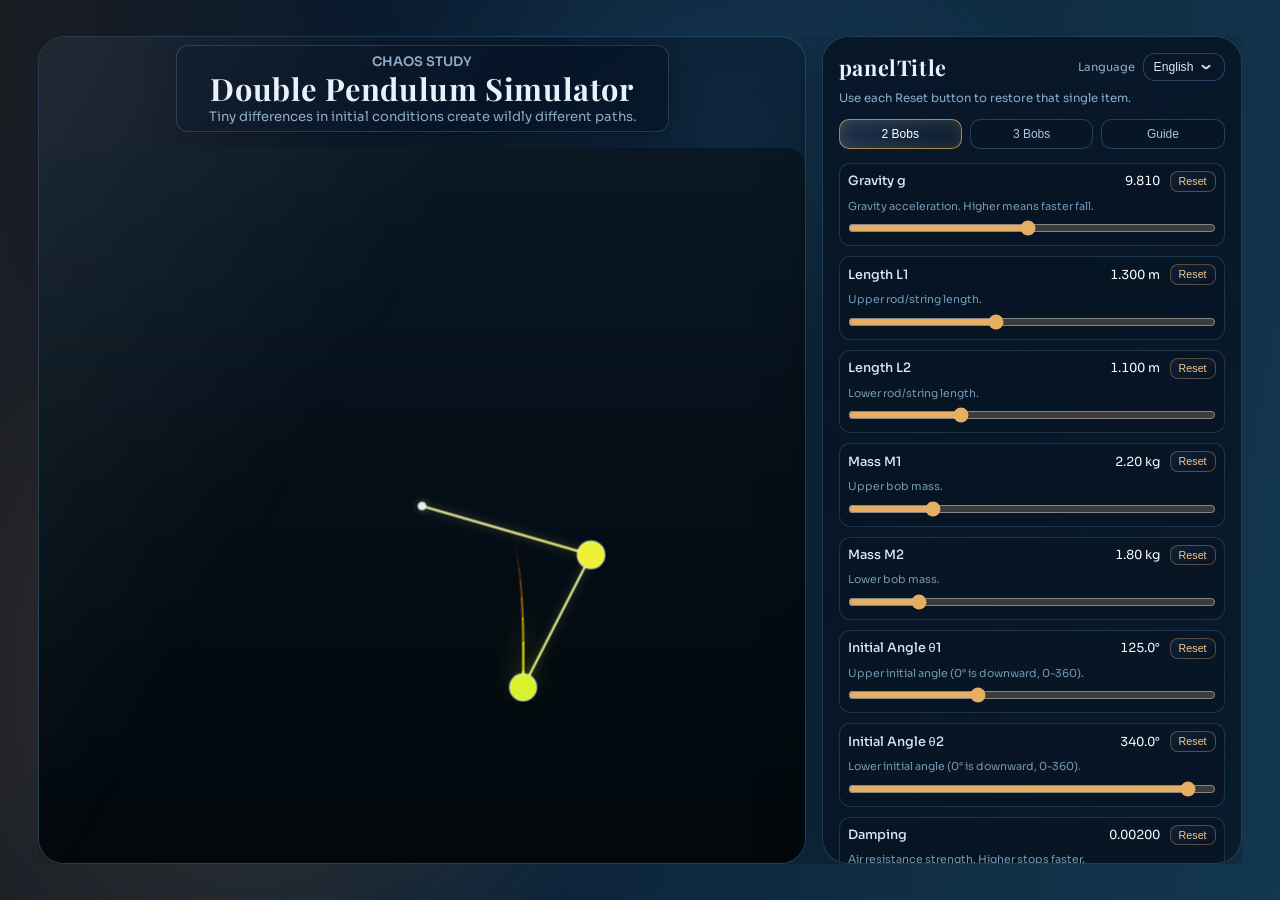
==== index.html @ 0096a9a5 "Add files via upload" ====
<!doctype html>
<html lang="en">
  <head>
    <meta charset="UTF-8" />
    <meta name="viewport" content="width=device-width, initial-scale=1.0" />
    <title>Double Pendulum Simulator</title>
    <link rel="stylesheet" href="./styles.css?v=20260408-grid-21-v2" />
  </head>
  <body>
    <main class="app-shell">
      <section class="stage-card">
        <div class="stage-layout">
          <div class="stage-badge">
            <p class="badge-kicker" data-i18n="heroKicker">CHAOS STUDY</p>
            <h1 data-i18n="heroTitle">Double Pendulum Simulator</h1>
            <p data-i18n="heroSubtitle">
              Tiny differences in initial conditions create wildly different paths.
            </p>
          </div>

          <div class="stage-canvas-wrap">
            <canvas
              id="pendulumCanvas"
              aria-label="Double Pendulum Simulation"
              data-i18n-aria-label="canvasLabel"
            ></canvas>
            <div id="pauseIndicator" class="pause-indicator" hidden data-i18n="pauseIndicator">Paused</div>
          </div>
        </div>
      </section>

      <aside class="control-card" aria-label="Simulation Settings" data-i18n-aria-label="panelAriaLabel">
        <div class="control-head">
          <h2 data-i18n="panelTitle">Parameters</h2>
          <div class="language-box" aria-label="Language">
            <span data-i18n="languageLabel">Language</span>
            <select id="languageSelect" aria-label="Language Selector">
              <option value="en" data-i18n="languageEnglish">English</option>
              <option value="ja" data-i18n="languageJapanese">日本語</option>
            </select>
          </div>
        </div>
        <p class="control-note" data-i18n="panelNote">Use each Reset button to restore that single item.</p>

        <div class="mode-tabs" role="tablist" aria-label="Mode Tabs" data-i18n-aria-label="tabAriaLabel">
          <button id="tabTwoBobs" class="mode-tab is-active" type="button" role="tab" aria-selected="true" data-i18n="tabTwoBobs">
            2 Bobs
          </button>
          <button id="tabThreeBobs" class="mode-tab" type="button" role="tab" aria-selected="false" data-i18n="tabThreeBobs">
            3 Bobs
          </button>
          <button id="tabGuide" class="mode-tab" type="button" role="tab" aria-selected="false" data-i18n="tabGuide">
            Guide
          </button>
        </div>

        <section id="controlsPanel" class="tab-panel">
          <div class="control-grid">
          <label class="control-item" for="gravity">
            <span data-i18n="labelGravity">Gravity g</span>
            <output id="gravityValue">9.81</output>
            <button class="param-reset" type="button" data-target="gravity" data-i18n="resetSingle">
              Reset
            </button>
            <small class="control-help" data-i18n="helpGravity">Gravity acceleration. Higher means faster fall.</small>
            <input id="gravity" type="range" min="0" max="20" step="0.001" value="9.81" />
          </label>

          <label class="control-item" for="length1">
            <span data-i18n="labelLength1">Length L1</span>
            <output id="length1Value">1.30 m</output>
            <button class="param-reset" type="button" data-target="length1" data-i18n="resetSingle">
              Reset
            </button>
            <small class="control-help" data-i18n="helpLength1">Upper rod/string length.</small>
            <input id="length1" type="range" min="0.5" max="2.5" step="0.001" value="1.3" />
          </label>

          <label class="control-item" for="length2">
            <span data-i18n="labelLength2">Length L2</span>
            <output id="length2Value">1.10 m</output>
            <button class="param-reset" type="button" data-target="length2" data-i18n="resetSingle">
              Reset
            </button>
            <small class="control-help" data-i18n="helpLength2">Lower rod/string length.</small>
            <input id="length2" type="range" min="0.5" max="2.5" step="0.001" value="1.1" />
          </label>

          <label class="control-item mode3-only" for="length3">
            <span data-i18n="labelLength3">Length L3</span>
            <output id="length3Value">0.99 m</output>
            <button class="param-reset" type="button" data-target="length3" data-i18n="resetSingle">
              Reset
            </button>
            <small class="control-help" data-i18n="helpLength3">Middle rod/string length (3-bob mode).</small>
            <input id="length3" type="range" min="0.35" max="2.5" step="0.001" value="0.99" />
          </label>

          <label class="control-item" for="mass1">
            <span data-i18n="labelMass1">Mass M1</span>
            <output id="mass1Value">2.2 kg</output>
            <button class="param-reset" type="button" data-target="mass1" data-i18n="resetSingle">
              Reset
            </button>
            <small class="control-help" data-i18n="helpMass1">Upper bob mass.</small>
            <input id="mass1" type="range" min="0" max="10" step="0.01" value="2.2" />
          </label>

          <label class="control-item" for="mass2">
            <span data-i18n="labelMass2">Mass M2</span>
            <output id="mass2Value">1.8 kg</output>
            <button class="param-reset" type="button" data-target="mass2" data-i18n="resetSingle">
              Reset
            </button>
            <small class="control-help" data-i18n="helpMass2">Lower bob mass.</small>
            <input id="mass2" type="range" min="0" max="10" step="0.01" value="1.8" />
          </label>

          <label class="control-item mode3-only" for="mass3">
            <span data-i18n="labelMass3">Mass M3</span>
            <output id="mass3Value">1.35 kg</output>
            <button class="param-reset" type="button" data-target="mass3" data-i18n="resetSingle">
              Reset
            </button>
            <small class="control-help" data-i18n="helpMass3">Middle bob mass (3-bob mode).</small>
            <input id="mass3" type="range" min="0" max="10" step="0.01" value="1.35" />
          </label>

          <label class="control-item" for="angle1">
            <span data-i18n="labelAngle1">Initial Angle θ1</span>
            <output id="angle1Value">125.0°</output>
            <button class="param-reset" type="button" data-target="angle1" data-i18n="resetSingle">
              Reset
            </button>
            <small class="control-help" data-i18n="helpAngle1">Upper initial angle (0° is downward, 0-360).</small>
            <input id="angle1" type="range" min="0" max="360" step="0.1" value="125" />
          </label>

          <label class="control-item" for="angle2">
            <span data-i18n="labelAngle2">Initial Angle θ2</span>
            <output id="angle2Value">340.0°</output>
            <button class="param-reset" type="button" data-target="angle2" data-i18n="resetSingle">
              Reset
            </button>
            <small class="control-help" data-i18n="helpAngle2">Lower initial angle (0° is downward, 0-360).</small>
            <input id="angle2" type="range" min="0" max="360" step="0.1" value="340" />
          </label>

          <label class="control-item mode3-only" for="angle3">
            <span data-i18n="labelAngle3">Initial Angle θ3</span>
            <output id="angle3Value">50.0°</output>
            <button class="param-reset" type="button" data-target="angle3" data-i18n="resetSingle">
              Reset
            </button>
            <small class="control-help" data-i18n="helpAngle3">Middle initial angle (3-bob mode).</small>
            <input id="angle3" type="range" min="0" max="360" step="0.1" value="50" />
          </label>

          <label class="control-item" for="damping">
            <span data-i18n="labelDamping">Damping</span>
            <output id="dampingValue">0.0020</output>
            <button class="param-reset" type="button" data-target="damping" data-i18n="resetSingle">
              Reset
            </button>
            <small class="control-help" data-i18n="helpDamping">Air resistance strength. Higher stops faster.</small>
            <input id="damping" type="range" min="0" max="0.03" step="0.00001" value="0.002" />
          </label>

          <label class="control-item" for="speed">
            <span data-i18n="labelSpeed">Time Scale</span>
            <output id="speedValue">1.00x</output>
            <button class="param-reset" type="button" data-target="speed" data-i18n="resetSingle">
              Reset
            </button>
            <small class="control-help" data-i18n="helpSpeed">Simulation playback speed.</small>
            <input id="speed" type="range" min="0.2" max="2.5" step="0.001" value="1" />
          </label>

          <label class="control-item" for="trailLength">
            <span data-i18n="labelTrailLength">Trail Duration</span>
            <output id="trailLengthValue">12.0 s</output>
            <button class="param-reset" type="button" data-target="trailLength" data-i18n="resetSingle">
              Reset
            </button>
            <small class="control-help" data-i18n="helpTrailLength">Trail lifetime in seconds. Higher leaves longer trails.</small>
            <input id="trailLength" type="range" min="0.5" max="60" step="0.1" value="12" />
          </label>

          <label class="control-item" for="glowStrength" id="glowStrengthContainer">
            <span data-i18n="labelGlowStrength">Glow Strength</span>
            <output id="glowStrengthValue">1.0</output>
            <button class="param-reset" type="button" data-target="glowStrength" data-i18n="resetSingle">
              Reset
            </button>
            <small class="control-help" data-i18n="helpGlowStrength">Adjust the intensity of the glow effect.</small>
            <input id="glowStrength" type="range" min="0.1" max="10" step="0.1" value="1" />
          </label>
          </div>

          <div class="toggle-row">
            <label class="switch">
              <input id="showTrail" type="checkbox" checked />
              <span data-i18n="toggleShowTrail">Show Trail</span>
            </label>
            <label class="switch">
              <input id="autoHue" type="checkbox" checked />
              <span data-i18n="toggleAutoHue">Auto Color Shift</span>
            </label>
            <label class="switch">
              <input id="monochrome" type="checkbox" />
              <span data-i18n="toggleMonochrome">Monochrome</span>
            </label>
            <label class="switch">
              <input id="glowEffect" type="checkbox" checked />
              <span data-i18n="toggleGlow">Glow Effect</span>
            </label>
          </div>

          <div class="button-row">
            <button id="toggleRun" class="btn primary" type="button">Pause</button>
            <button id="randomize" class="btn" type="button" data-i18n="btnRandomize">Randomize</button>
            <button id="reset" class="btn" type="button" data-i18n="btnReset">Reset</button>
            <button id="clearTrail" class="btn ghost" type="button" data-i18n="btnClearTrail">Clear Trail</button>
            <button id="loadState" class="btn" type="button" data-i18n="btnLoadState">Load State File</button>
            <button id="saveState" class="btn" type="button" data-i18n="btnSaveState">Save State</button>
          </div>
          <input id="stateFileInput" class="hidden-input" type="file" accept=".css,text/css" />

          <dl class="stats">
            <div>
              <dt data-i18n="statElapsed">Elapsed</dt>
              <dd id="timeValue">0.0 s</dd>
            </div>
            <div>
              <dt data-i18n="statEnergy">Total Energy</dt>
              <dd id="energyValue">0.000</dd>
            </div>
            <div>
              <dt data-i18n="statFps">FPS</dt>
              <dd id="fpsValue">0</dd>
            </div>
          </dl>
        </section>

      </aside>

    </main>

    <div id="guideWindowOverlay" class="guide-window-overlay" hidden>
      <section class="guide-window" role="dialog" aria-modal="true" aria-label="How To Use" data-i18n-aria-label="guideWindowAria">
        <div class="guide-window-head">
          <h3 data-i18n="guideTitle">How To Use</h3>
          <button id="closeGuideWindow" class="guide-close" type="button" data-i18n="guideClose">Close</button>
        </div>
        <ul class="guide-list">
          <li data-i18n="guideLine1">Use `2 Bobs` and `3 Bobs` tabs to switch simulation mode.</li>
          <li data-i18n="guideLine2">Click the canvas background to pause/resume.</li>
          <li data-i18n="guideLine3">Press `R` for randomize and `F` to toggle FPS overlay.</li>
          <li data-i18n="guideLine4">Save State creates a CSS file; Load State restores it.</li>
        </ul>
      </section>
    </div>

    <script src="Physics-Calculation/MathUtils.js"></script>
    <script src="UI-Controls/ParameterSettings.js"></script>
    <script src="Physics-Calculation/LinearSolver.js"></script>
    <script src="Physics-Calculation/Kinematics.js"></script>
    <script src="Physics-Calculation/Calculator.js"></script>
    <script src="Physics-Calculation/Enabled.js"></script>
    <script src="Physics-Calculation/Disabled.js"></script>
    <script src="UI-Controls/SliderBinder.js"></script>
    <script src="Hue-Calculator/GlowEnabled.js"></script>
    <script src="Hue-Calculator/GlowDisabled.js"></script>
    <script src="Physics-Calculation/Dynamics.js"></script>
    <script src="Physics-Calculation/Integrators.js"></script>
    <script src="./app.js?v=20260407-speedbar4"></script>
  </body>
</html>
---- styles.css ----
@import url("https://fonts.googleapis.com/css2?family=Playfair+Display:wght@600;700&family=Sora:wght@300;400;500;600&display=swap");

:root {
  --bg-1: #050f1f;
  --bg-2: #0c2238;
  --bg-3: #12374f;
  --glass: rgba(8, 20, 36, 0.58);
  --glass-line: rgba(103, 166, 216, 0.26);
  --text-main: #e8f2fb;
  --text-sub: #8da9c4;
  --accent: #f5a53f;
  --accent-2: #f2b35c;
  --control-accent: #e5ae63;
  --danger: #f07272;
}

* {
  box-sizing: border-box;
  /* 全ての要素でスクロールバーを非表示にする */
  scrollbar-width: none; /* Firefox */
  -ms-overflow-style: none; /* IE/Edge */
}

*::-webkit-scrollbar {
  /* Chrome, Safari, Edge 用のスクロールバー非表示設定 */
  display: none;
}

html,
body {
  margin: 0;
  min-height: 100%;
}

body {
  position: relative;
  isolation: isolate;
  font-family: "Sora", "Noto Sans JP", sans-serif;
  color: var(--text-main);
  background: linear-gradient(100deg, var(--bg-1) 0%, var(--bg-2) 42%, var(--bg-3) 100%);
  overflow-x: hidden;
}

body::before,
body::after {
  content: "";
  position: fixed;
  inset: 0;
  pointer-events: none;
  z-index: -1;
}

body::before {
  background: radial-gradient(42% 72% at 22% 72%, rgba(210, 141, 51, 0.2), transparent 66%),
    linear-gradient(90deg, rgba(246, 167, 72, 0.09) 0%, transparent 30%);
}

body::after {
  background: radial-gradient(40% 42% at 56% 14%, rgba(84, 188, 255, 0.11), transparent 70%);
}

body.performance-mode .stage-card,
body.performance-mode .control-card,
body.performance-mode .speed-card {
  backdrop-filter: none;
}

body.performance-mode .btn {
  transition: none;
}

.app-shell {
  width: 94vw;
  max-width: 1500px;
  height: 92vh;
  margin: 4vh auto;
  padding: 0;
  display: grid;
  gap: 16px;
  grid-template-columns: 1.3fr 1fr;
  align-items: start;
  overflow: hidden;
}

@media (min-width: 1024px) {
  .app-shell {
    grid-template-columns: minmax(0, 1fr) 420px;
    justify-items: stretch;
    align-items: start;
  }

  .stage-card {
    max-width: 100%;
  }

  .stage-canvas-wrap {
    width: 100%;
    max-width: 100%;
  }

  .control-card {
    width: 100%;
    max-width: 100%;
  }
}

.stage-card,
.control-card,
.speed-card {
  backdrop-filter: blur(15px);
  background: linear-gradient(155deg, rgba(6, 18, 34, 0.82), rgba(5, 13, 25, 0.64));
  border: 1px solid var(--glass-line);
  border-radius: 26px;
  box-shadow: 0 22px 60px rgba(0, 0, 0, 0.36);
}

.stage-card {
  position: relative;
  width: 100%;
  padding: 0;
  display: flex;
  flex-direction: column;
  overflow: hidden;
  height: 100%;
  /* ウィンドウの境がわかるように背景と境界線を追加 */
  background: rgba(6, 18, 34, 0.4);
  border: 1px solid var(--glass-line);
  border-radius: 26px;
  box-shadow: 0 10px 30px rgba(0, 0, 0, 0.2);
}

.speed-card {
  width: 100%;
  max-width: min(100%, calc(84vh + 40px));
  margin-inline: auto;
}

.control-card {
  width: 100%;
  height: 100%;
  overflow-y: auto;
  padding: 16px !important;
}

.stage-layout {
  display: flex;
  flex-direction: column;
  gap: 8px;
  align-items: center;
  height: 100%;
}

.stage-canvas-wrap {
  position: relative;
  border-radius: 18px;
  overflow: hidden;
  width: 100%;
  flex: 1;
  margin: 0 auto;
}

.stage-card::after {
  content: "";
  position: absolute;
  inset: 0;
  border-radius: inherit;
  background: linear-gradient(120deg, rgba(255, 255, 255, 0.08), transparent 42%);
  pointer-events: none;
}

#pendulumCanvas {
  width: 100%;
  height: 100%;
  display: block;
  border-radius: 18px;
  background: linear-gradient(180deg, rgba(44, 93, 129, 0.2), rgba(3, 10, 20, 0.94));
  transition: filter 0.2s ease;
}

#pendulumCanvas.is-paused {
  filter: brightness(0.78) saturate(0.9);
}

.pause-indicator {
  position: absolute;
  left: 50%;
  top: 50%;
  transform: translate(-50%, -50%);
  padding: 10px 14px;
  border-radius: 12px;
  border: 1px solid rgba(226, 245, 255, 0.45);
  background: rgba(6, 20, 31, 0.7);
  color: #eef8ff;
  font-size: 0.86rem;
  letter-spacing: 0.03em;
  font-weight: 600;
  backdrop-filter: blur(6px);
  box-shadow: 0 12px 24px rgba(2, 9, 14, 0.42);
  pointer-events: none;
  z-index: 3;
}

.language-box {
  position: relative;
  display: inline-flex;
  align-items: center;
  gap: 8px;
  margin-left: auto;
  color: #93aac2;
  font-size: 0.72rem;
  text-transform: none;
  letter-spacing: normal;
}

.language-box::before,
.language-box::after {
  content: "";
  position: absolute;
  top: 50%;
  width: 6px;
  height: 2px;
  border-radius: 999px;
  background: #d8eaff;
  pointer-events: none;
  opacity: 0.96;
}

.language-box::before {
  right: 18px;
  transform: translateY(-50%) rotate(38deg);
}

.language-box::after {
  right: 14px;
  transform: translateY(-50%) rotate(-38deg);
}

.language-box select {
  appearance: none;
  -webkit-appearance: none;
  -moz-appearance: none;
  border: 1px solid rgba(106, 166, 213, 0.32);
  background-color: rgba(9, 23, 40, 0.9);
  color: #d8eaff;
  border-radius: 12px;
  padding: 6px 30px 6px 10px;
  font-size: 0.76rem;
  cursor: pointer;
}

.language-box select:focus {
  outline: 2px solid rgba(146, 203, 248, 0.45);
  outline-offset: 1px;
}

.language-box select::-ms-expand {
  display: none;
}

.stage-badge {
  position: relative;
  padding: 4px 32px;
  max-width: 900px; /* 横に伸ばす */
  width: fit-content;
  margin: 8px auto;
  background: rgba(6, 18, 34, 0.6);
  border: 1px solid var(--glass-line);
  border-radius: 12px;
  text-align: center; /* 真ん中に配置 */
  box-shadow: 0 8px 32px rgba(0, 0, 0, 0.3);
  animation: none;
}

.badge-kicker {
  margin-bottom: 0;
  margin: 0;
  color: var(--accent);
  letter-spacing: normal;
  font-size: 0.68rem;
  font-weight: 600;
}

.stage-badge h1 {
  margin: 0;
  font-family: "Playfair Display", "Noto Serif JP", serif;
  font-size: clamp(1.4rem, 2.4vw, 2rem);
  line-height: 1.1; /* 行の幅を少し狭める */
  letter-spacing: 0.02em;
  font-weight: 700;
}

.stage-badge p {
  margin: 2px 0 0 0;
  color: var(--text-sub);
  font-size: 0.82rem;
  line-height: 1.5;
}

.bob-speed-panel {
  position: static;
  width: 100%;
  display: grid;
  grid-template-columns: 1fr;
  gap: 8px;
  padding: 10px 14px 12px;
  border-radius: 15px;
  border: 1px solid rgba(130, 182, 220, 0.24);
  background: rgba(4, 14, 26, 0.62);
  backdrop-filter: blur(4px);
  box-shadow: 0 8px 22px rgba(0, 0, 0, 0.33);
  gap: 2px; /* 行間を最小限に */
  padding: 4px 0;
  border-radius: 0;
  border: none; /* 二重ベゼルを削除 */
  background: none;
  backdrop-filter: none;
  box-shadow: none;
  z-index: 3;
}

.bob-speed-title {
  margin: 0;
  color: #e3f3ff;
  font-size: 0.72rem;
  letter-spacing: 0.1em;
  text-transform: none;
}

.bob-speed-range-labels {
  display: grid;
  grid-template-columns: repeat(21, 1fr);
  align-items: center;
  font-size: 0.64rem;
  color: #9fc6ea;
  letter-spacing: 0.02em;
  position: relative;
  height: 16px;
  padding: 0;
  width: 100%;
  margin-bottom: 2px;
  margin-bottom: -4px;
}

.bob-speed-range-labels span {
  text-align: center;
  font-variant-numeric: tabular-nums;
}

.bob-speed-range-labels::before {
  content: "";
  position: absolute;
  left: 0;
  right: 0;
  top: -2px;
  height: 6px;
  box-shadow:
    0% 0 0 1px rgba(159, 198, 234, 0.4),
    25% 0 0 1px rgba(159, 198, 234, 0.4),
    50% 0 0 1px rgba(159, 198, 234, 0.4),
    75% 0 0 1px rgba(159, 198, 234, 0.4),
    100% 0 0 1px rgba(159, 198, 234, 0.4);
  pointer-events: none;
}

.bob-speed-range-labels span {
  text-align: center;
}

.bob-speed-head {
  display: flex;
  align-items: center;
  justify-content: space-between;
  gap: 10px;
}

.bob-speed-scale {
  display: inline-flex;
  align-items: center;
  gap: 10px;
}

.bob-speed-scale-value {
  color: #cfe3f3;
  font-size: 0.62rem;
  font-variant-numeric: tabular-nums;
  white-space: nowrap;
}

.bob-speed-grid {
  display: grid;
  grid-template-columns: repeat(3, minmax(0, 1fr));
  gap: 8px;
  grid-template-columns: 1fr !important; /* 横に長く伸ばす */
  gap: 2px;
}

body.three-bob-mode .bob-speed-grid {
  grid-template-columns: repeat(4, minmax(0, 1fr));
}

.bob-speed-item {
  display: grid;
  grid-template-columns: auto minmax(0, 1fr) auto;
  align-items: center;
  gap: 8px;
  gap: 12px;
}

.bob-speed-label {
  color: #b7d3e9;
  font-size: 0.67rem;
  white-space: nowrap;
}

.bob-speed-track {
  position: relative;
  height: 14px;
  border-radius: 999px;
  border: 1px solid rgba(255, 255, 255, 0.16);
  background: black;
  box-shadow: inset 0 0 14px rgba(0, 0, 0, 0.4);
  overflow: hidden;
  width: 100%;
}

.bob-speed-track::before {
  content: "";
  position: absolute;
  inset: 0;
  background: linear-gradient(
    90deg,
    hsl(0, 100%, 58%) 0%,
    hsl(40, 95%, 63%) 25%,
    hsl(100, 92%, 66%) 50%,
    hsl(240, 90%, 70%) 75%,
    hsl(280, 100%, 60%) 100%
  );
  border-radius: 999px;
  pointer-events: none;
}

.bob-speed-marker {
  position: absolute;
  top: -3px;
  bottom: -3px;
  left: 0;
  width: 3px;
  border-radius: 999px;
  background: rgba(255, 255, 255, 0.95);
  box-shadow: 0 0 14px rgba(255, 255, 255, 0.8), 0 0 8px rgba(255, 255, 255, 0.4);
  transform: translateX(-50%);
  z-index: 2;
}

.bob-speed-value {
  color: #f2d4ac;
  font-size: 0.66rem;
  font-variant-numeric: tabular-nums;
  white-space: nowrap;
}

.control-card {
  padding: clamp(16px, 1.7vw, 22px);
  display: grid;
  align-content: start;
  gap: 14px;
  animation: rise 1.05s ease;
}

.control-head {
  display: flex;
  align-items: center;
  justify-content: space-between;
  gap: 12px;
  flex-wrap: wrap;
}

.control-card h2 {
  margin: 0;
  font-family: "Playfair Display", "Noto Serif JP", serif;
  letter-spacing: 0.03em;
  font-size: 1.35rem;
}

.control-note {
  margin: -4px 0 0;
  color: #89aeca;
  font-size: 0.73rem;
}

.mode-tabs {
  display: grid;
  grid-template-columns: repeat(3, minmax(0, 1fr));
  gap: 8px;
}

.mode-tab {
  border: 1px solid rgba(117, 172, 212, 0.28);
  background: rgba(8, 22, 38, 0.64);
  color: #aac6de;
  border-radius: 10px;
  padding: 7px 10px;
  font-size: 0.75rem;
  cursor: pointer;
  transition: border-color 0.16s ease, color 0.16s ease, background 0.16s ease;
}

.mode-tab:hover {
  border-color: rgba(227, 173, 98, 0.54);
  color: #dceeff;
}

.mode-tab.is-active {
  color: #fff;
  border-color: rgba(237, 175, 91, 0.7);
  background: linear-gradient(140deg, rgba(32, 56, 83, 0.9), rgba(14, 30, 48, 0.96));
  box-shadow: inset 0 0 14px rgba(250, 189, 106, 0.17);
}

.tab-panel {
  display: grid;
  gap: 14px;
}

.guide-panel {
  padding: 10px 4px 2px;
}

.guide-panel h3 {
  margin: 0;
  font-size: 1rem;
  color: #edf8ff;
  font-family: "Playfair Display", "Noto Serif JP", serif;
}

.guide-list {
  margin: 0;
  padding-left: 18px;
  display: grid;
  gap: 7px;
  color: #9dc0db;
  font-size: 0.8rem;
  line-height: 1.45;
}

.guide-window-overlay {
  position: fixed;
  inset: 0;
  background: rgba(3, 10, 17, 0.62);
  backdrop-filter: blur(4px);
  display: none; /* 起動時に表示されないよう初期状態を非表示に修正 */
  place-items: center;
  padding: 18px;
  z-index: 12;
}

.guide-window {
  width: min(560px, 96vw);
  border-radius: 16px;
  border: 1px solid rgba(113, 167, 207, 0.28);
  background: linear-gradient(155deg, rgba(8, 22, 38, 0.96), rgba(6, 16, 29, 0.95));
  box-shadow: 0 24px 56px rgba(0, 0, 0, 0.48);
  padding: 14px 16px 16px;
  display: grid;
  gap: 12px;
}

.guide-window-head {
  display: flex;
  align-items: center;
  justify-content: space-between;
  gap: 10px;
}

.guide-window-head h3 {
  margin: 0;
  font-size: 1.06rem;
  color: #edf8ff;
  font-family: "Playfair Display", "Noto Serif JP", serif;
}

.guide-close {
  border: 1px solid rgba(221, 173, 95, 0.46);
  background: rgba(14, 33, 54, 0.86);
  color: #f6cc91;
  border-radius: 9px;
  font-size: 0.74rem;
  padding: 5px 10px;
  cursor: pointer;
}

.guide-close:hover {
  border-color: rgba(244, 202, 150, 0.68);
}

.control-grid {
  display: grid;
  gap: 10px;
}

.control-item {
  display: grid;
  grid-template-columns: 1fr auto auto;
  gap: 7px 10px;
  align-items: center;
  color: var(--text-sub);
  font-size: 0.8rem;
  padding: 7px 8px 9px;
  background: var(--glass);
  border: 1px solid rgba(116, 174, 214, 0.2);
  border-radius: 11px;
}

.mode3-only {
  display: none;
}

body.three-bob-mode .mode3-only {
  display: grid;
}

.control-item span {
  color: #d7eafb;
  font-weight: 500;
}

.control-item output {
  color: #fff;
  font-size: 0.78rem;
  font-variant-numeric: tabular-nums;
  justify-self: end;
}

.param-reset {
  border: 1px solid rgba(230, 178, 116, 0.34);
  background: linear-gradient(150deg, rgba(18, 36, 59, 0.82), rgba(8, 20, 35, 0.94));
  color: #f4c98d;
  border-radius: 8px;
  font-size: 0.67rem;
  padding: 4px 8px;
  cursor: pointer;
  line-height: 1;
}

.param-reset:hover {
  border-color: rgba(244, 202, 150, 0.65);
  background: linear-gradient(150deg, rgba(23, 47, 77, 0.88), rgba(11, 27, 48, 0.96));
}

.control-help {
  grid-column: 1 / -1;
  color: #7698b2;
  font-size: 0.68rem;
  line-height: 1.35;
}

.control-item input[type="range"] {
  grid-column: 1 / -1;
  width: 100%;
  margin: 0;
  accent-color: var(--control-accent);
}

.control-item select {
  grid-column: 1 / -1;
  width: 100%;
  appearance: none;
  -webkit-appearance: none;
  -moz-appearance: none;
  border: 1px solid rgba(106, 166, 213, 0.34);
  background:
    linear-gradient(45deg, transparent 50%, #d8eaff 50%),
    linear-gradient(135deg, #d8eaff 50%, transparent 50%),
    rgba(9, 23, 40, 0.9);
  background-repeat: no-repeat;
  background-position:
    right 12px center,
    right 7px center,
    0 0;
  background-size:
    5px 5px,
    5px 5px,
    auto;
  color: #d8eaff;
  border-radius: 10px;
  padding: 7px 30px 7px 10px;
  font-size: 0.78rem;
  cursor: pointer;
}

.control-item select:focus {
  outline: 2px solid rgba(146, 203, 248, 0.45);
  outline-offset: 1px;
}

.control-item select::-ms-expand {
  display: none;
}

.toggle-row {
  display: grid;
  grid-template-columns: 1fr 1fr;
  gap: 8px;
}

.speed-meter-card {
  display: grid;
  gap: 8px;
  padding: 10px 11px;
  border-radius: 12px;
  border: 1px solid rgba(118, 174, 214, 0.24);
  background: rgba(7, 20, 34, 0.64);
}

.speed-meter-head {
  display: flex;
  align-items: center;
  justify-content: space-between;
  gap: 10px;
  color: #d5e8f8;
  font-size: 0.76rem;
}

.speed-meter-current {
  color: #f4d4a5;
  font-variant-numeric: tabular-nums;
}

.speed-meter-bar {
  position: relative;
  height: 12px;
  border-radius: 999px;
  border: 1px solid rgba(132, 182, 218, 0.38);
  background: linear-gradient(
    90deg,
    hsl(0 90% 58%) 0%,
    hsl(44 95% 58%) 26%,
    hsl(120 72% 52%) 50%,
    hsl(200 87% 56%) 74%,
    hsl(280 78% 58%) 100%
  );
  box-shadow: inset 0 0 12px rgba(255, 255, 255, 0.15);
  overflow: hidden;
}

.speed-meter-needle {
  position: absolute;
  left: 0;
  top: -3px;
  bottom: -3px;
  width: 2px;
  border-radius: 999px;
  background: rgba(246, 251, 255, 0.98);
  box-shadow: 0 0 10px rgba(198, 235, 255, 0.7);
  transform: translateX(-50%);
  transition: left 0.12s ease;
}

.speed-meter-scale {
  display: flex;
  justify-content: space-between;
  gap: 12px;
  color: #8caec8;
  font-size: 0.69rem;
  line-height: 1.4;
}

.speed-meter-scale span {
  display: inline-flex;
  align-items: baseline;
  gap: 4px;
}

.speed-meter-scale strong {
  color: #bdd8ed;
  font-weight: 600;
}

.speed-meter-hint {
  color: #6f97b4;
  font-size: 0.67rem;
  line-height: 1.35;
}

.speed-meter-card.is-disabled {
  opacity: 0.68;
}

.switch {
  display: inline-flex;
  align-items: center;
  gap: 7px;
  font-size: 0.79rem;
  color: var(--text-sub);
  padding: 8px 10px;
  border-radius: 999px;
  border: 1px solid rgba(114, 170, 209, 0.24);
  background: rgba(8, 22, 38, 0.64);
}

.switch input {
  margin: 0;
  accent-color: #69aac8;
}

.button-row {
  display: grid;
  grid-template-columns: 1fr 1fr;
  gap: 8px;
}

.hidden-input {
  display: none;
}

.btn {
  border: 1px solid rgba(106, 164, 208, 0.32);
  border-radius: 11px;
  padding: 10px 10px;
  cursor: pointer;
  font-size: 0.82rem;
  font-weight: 500;
  color: var(--text-main);
  background: linear-gradient(150deg, rgba(16, 35, 56, 0.85), rgba(8, 22, 38, 0.94));
  transition: transform 0.17s ease, border-color 0.2s ease, box-shadow 0.2s ease;
}

.btn:hover {
  transform: translateY(-1px);
  border-color: rgba(141, 198, 241, 0.56);
  box-shadow: 0 10px 22px rgba(7, 18, 31, 0.44);
}

.btn:active {
  transform: translateY(0);
}

.btn.primary {
  color: #2d1b0d;
  border-color: rgba(246, 191, 122, 0.8);
  background: linear-gradient(120deg, #f39c3a, #f5b256 62%, #f8ca82);
}

.btn.ghost {
  border-style: dashed;
}

.stats {
  margin: 2px 0 0;
  padding: 0;
  display: grid;
  gap: 7px;
}

.stats > div {
  display: flex;
  justify-content: space-between;
  align-items: center;
  background: rgba(6, 17, 27, 0.55);
  border: 1px solid rgba(151, 208, 232, 0.15);
  border-radius: 10px;
  padding: 9px 11px;
}

.stats dt {
  color: var(--text-sub);
  font-size: 0.76rem;
}

.stats dd {
  margin: 0;
  font-size: 0.84rem;
  color: #fff;
  font-variant-numeric: tabular-nums;
}

@keyframes drift {
  from {
    transform: translate3d(-1.2vmax, 0, 0) scale(1);
  }
  to {
    transform: translate3d(1.2vmax, -1vmax, 0) scale(1.08);
  }
}

@keyframes rise {
  from {
    opacity: 0;
    transform: translateY(10px);
  }
  to {
    opacity: 1;
    transform: translateY(0);
  }
}

@media (max-width: 1040px) {
  .app-shell {
    grid-template-columns: 1fr;
    min-height: auto;
  }

  #pendulumCanvas {
    height: min(68vh, 620px);
  }

  .bob-speed-panel {
    width: min(760px, calc(100% - 18px));
    bottom: 8px;
    padding: 7px 8px 8px;
  }

  .bob-speed-grid {
    gap: 6px;
  }

  .bob-speed-item {
    gap: 5px;
  }

  .bob-speed-label,
  .bob-speed-value {
    font-size: 0.62rem;
  }
}

@media (max-width: 640px) {
  .mode-tabs {
    grid-template-columns: 1fr;
  }

  .language-box {
    width: 100%;
    justify-content: space-between;
    margin-left: 0;
    font-size: 0.62rem;
    gap: 6px;
  }

  .language-box select {
    font-size: 0.7rem;
    padding: 5px 26px 5px 8px;
  }

  .language-box::before {
    right: 15px;
    width: 5px;
  }

  .language-box::after {
    right: 11px;
    width: 5px;
  }

  .bob-speed-panel {
    width: min(94%, calc(100% - 14px));
    bottom: 6px;
    padding: 6px 6px 7px;
    gap: 5px;
  }

  .bob-speed-head {
    flex-direction: column;
    align-items: flex-start;
    gap: 4px;
  }

  .bob-speed-scale {
    gap: 7px;
  }

  .bob-speed-scale-value {
    font-size: 0.56rem;
  }

  .bob-speed-title {
    font-size: 0.58rem;
  }

  .bob-speed-grid {
    grid-template-columns: repeat(2, minmax(0, 1fr));
    gap: 5px;
  }

  body.three-bob-mode .bob-speed-grid {
    grid-template-columns: repeat(2, minmax(0, 1fr));
  }

  .bob-speed-label,
  .bob-speed-value {
    font-size: 0.57rem;
  }

  .bob-speed-track {
    height: 8px;
  }

  .stage-badge {
    max-width: 90%;
  }

  .stage-badge p {
    display: none;
  }

  .button-row {
    grid-template-columns: 1fr;
  }

  .toggle-row {
    grid-template-columns: 1fr;
  }
}
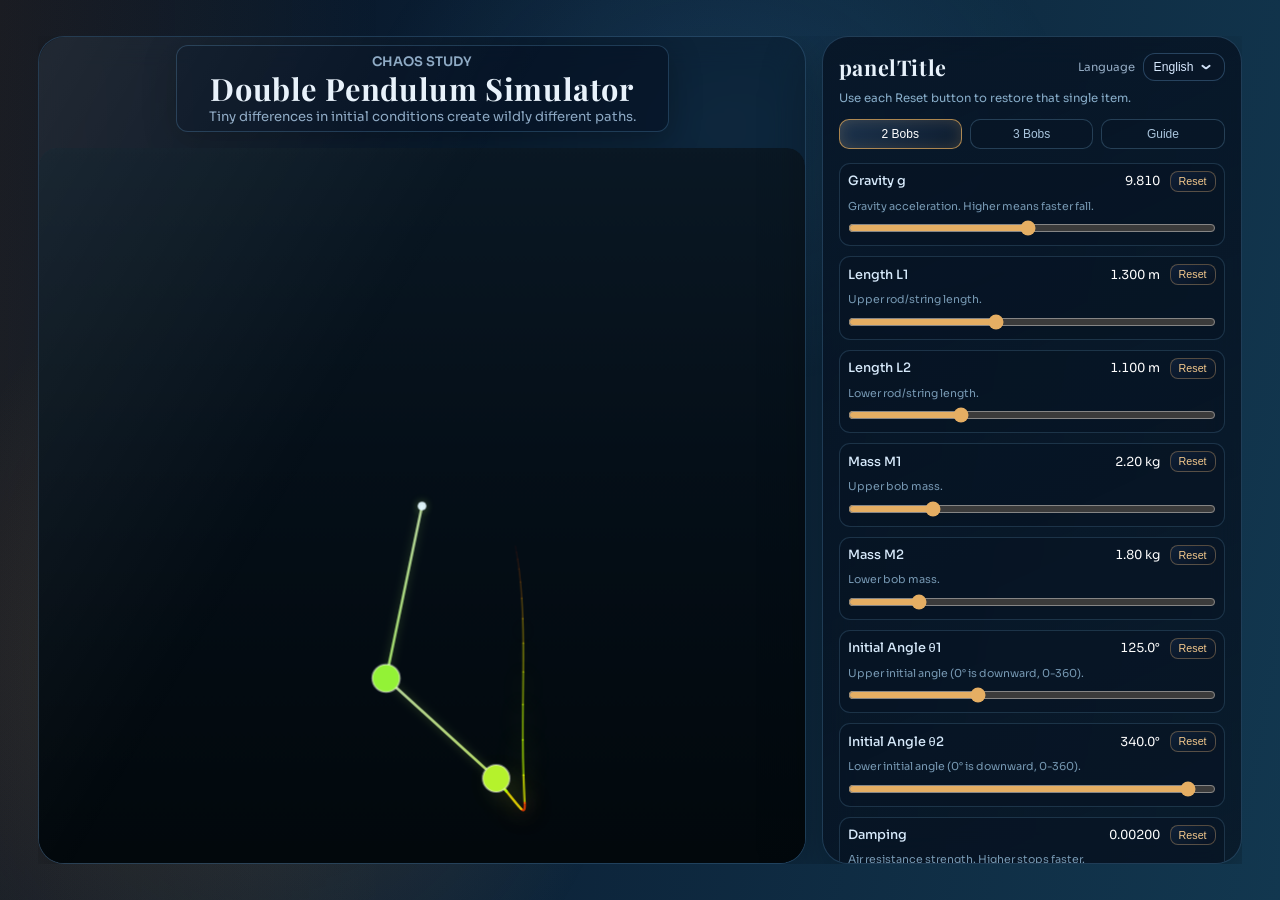
==== commit e46411e6: "Add files via upload" ====
--- a/index.html
+++ b/index.html
@@ -261,18 +261,18 @@
       </section>
     </div>
 
-    <script src="Physics-Calculation/MathUtils.js"></script>
-    <script src="UI-Controls/ParameterSettings.js"></script>
-    <script src="Physics-Calculation/LinearSolver.js"></script>
-    <script src="Physics-Calculation/Kinematics.js"></script>
-    <script src="Physics-Calculation/Calculator.js"></script>
-    <script src="Physics-Calculation/Enabled.js"></script>
-    <script src="Physics-Calculation/Disabled.js"></script>
-    <script src="UI-Controls/SliderBinder.js"></script>
-    <script src="Hue-Calculator/GlowEnabled.js"></script>
-    <script src="Hue-Calculator/GlowDisabled.js"></script>
-    <script src="Physics-Calculation/Dynamics.js"></script>
-    <script src="Physics-Calculation/Integrators.js"></script>
+    <script src="./physics/MathUtils.js"></script>
+    <script src="./physics/LinearSolver.js"></script>
+    <script src="./physics/Kinematics.js"></script>
+    <script src="./physics/Calculator.js"></script>
+    <script src="./physics/Enabled.js"></script>
+    <script src="./physics/Disabled.js"></script>
+    <script src="./physics/Dynamics.js"></script>
+    <script src="./physics/Integrators.js"></script>
+    <script src="./ui/ParameterSettings.js"></script>
+    <script src="./ui/SliderBinder.js"></script>
+    <script src="./hue/GlowEnabled.js"></script>
+    <script src="./hue/GlowDisabled.js"></script>
     <script src="./app.js?v=20260407-speedbar4"></script>
   </body>
 </html>
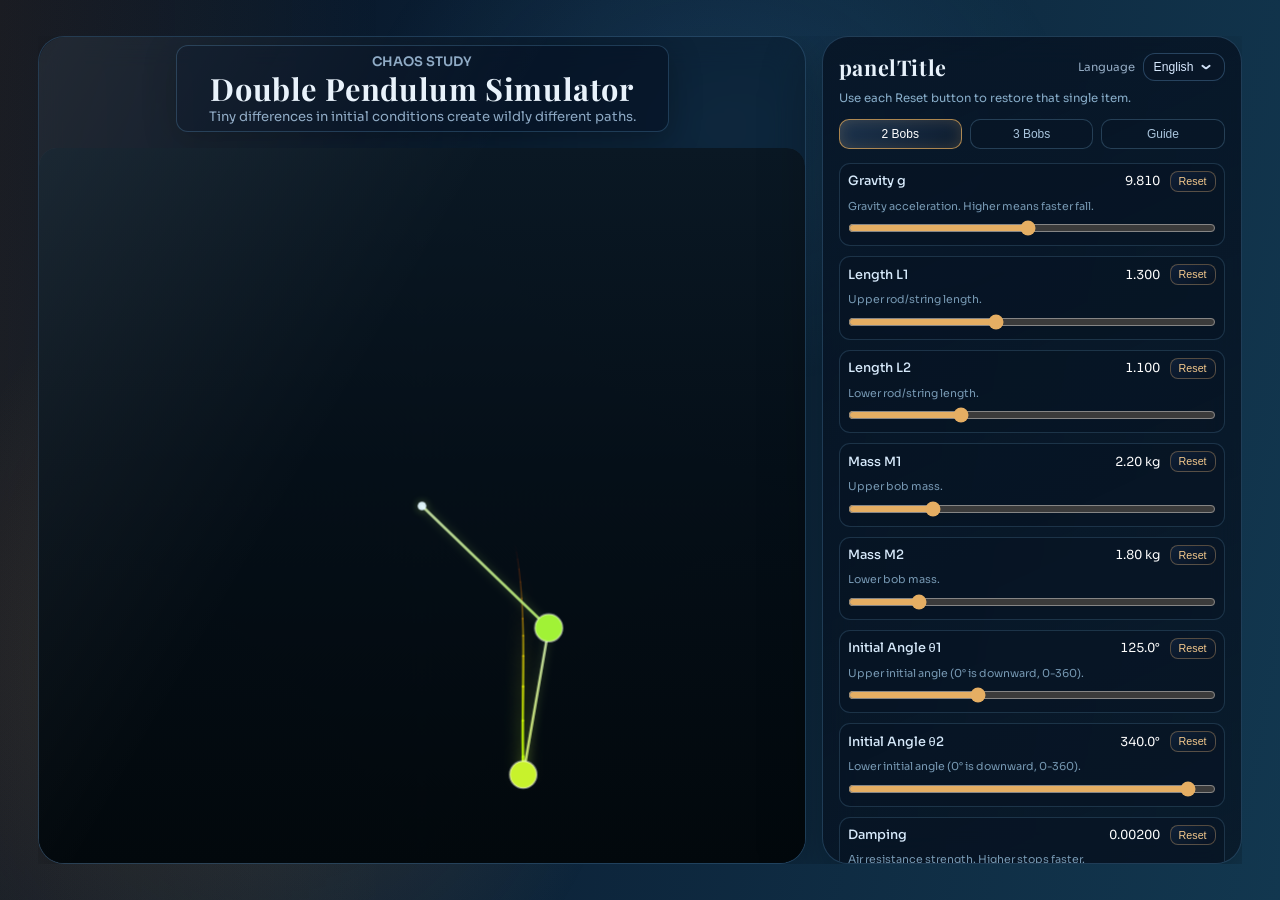
==== commit 9ac4be84: "Add files via upload" ====
--- a/index.html
+++ b/index.html
@@ -5,6 +5,17 @@
     <meta name="viewport" content="width=device-width, initial-scale=1.0" />
     <title>Double Pendulum Simulator</title>
     <link rel="stylesheet" href="./styles.css?v=20260408-grid-21-v2" />
+    <style>
+      /* レンダリング中のUIロック用スタイル */
+      body.exporting-active {
+        cursor: wait;
+      }
+      body.exporting-active .control-card,
+      body.exporting-active .stage-canvas-wrap {
+        pointer-events: none;
+        opacity: 0.8;
+      }
+    </style>
   </head>
   <body>
     <main class="app-shell">
@@ -223,6 +234,11 @@
             <button id="clearTrail" class="btn ghost" type="button" data-i18n="btnClearTrail">Clear Trail</button>
             <button id="loadState" class="btn" type="button" data-i18n="btnLoadState">Load State File</button>
             <button id="saveState" class="btn" type="button" data-i18n="btnSaveState">Save State</button>
+
+            <div class="export-section" style="margin-top: 12px; padding-top: 12px; border-top: 1px solid rgba(255,255,255,0.1);">
+              <button id="exportPng" class="btn primary" type="button" style="width: 100%;" data-i18n="btnSavePng" onclick="saveImage(this)">PNG 保存 (1080p)</button>
+            </div>
+
           </div>
           <input id="stateFileInput" class="hidden-input" type="file" accept=".css,text/css" />
 
@@ -273,6 +289,7 @@
     <script src="./ui/SliderBinder.js"></script>
     <script src="./hue/GlowEnabled.js"></script>
     <script src="./hue/GlowDisabled.js"></script>
+    <script src="./capture/ScreenshotHandler.js"></script>
     <script src="./app.js?v=20260407-speedbar4"></script>
   </body>
 </html>
